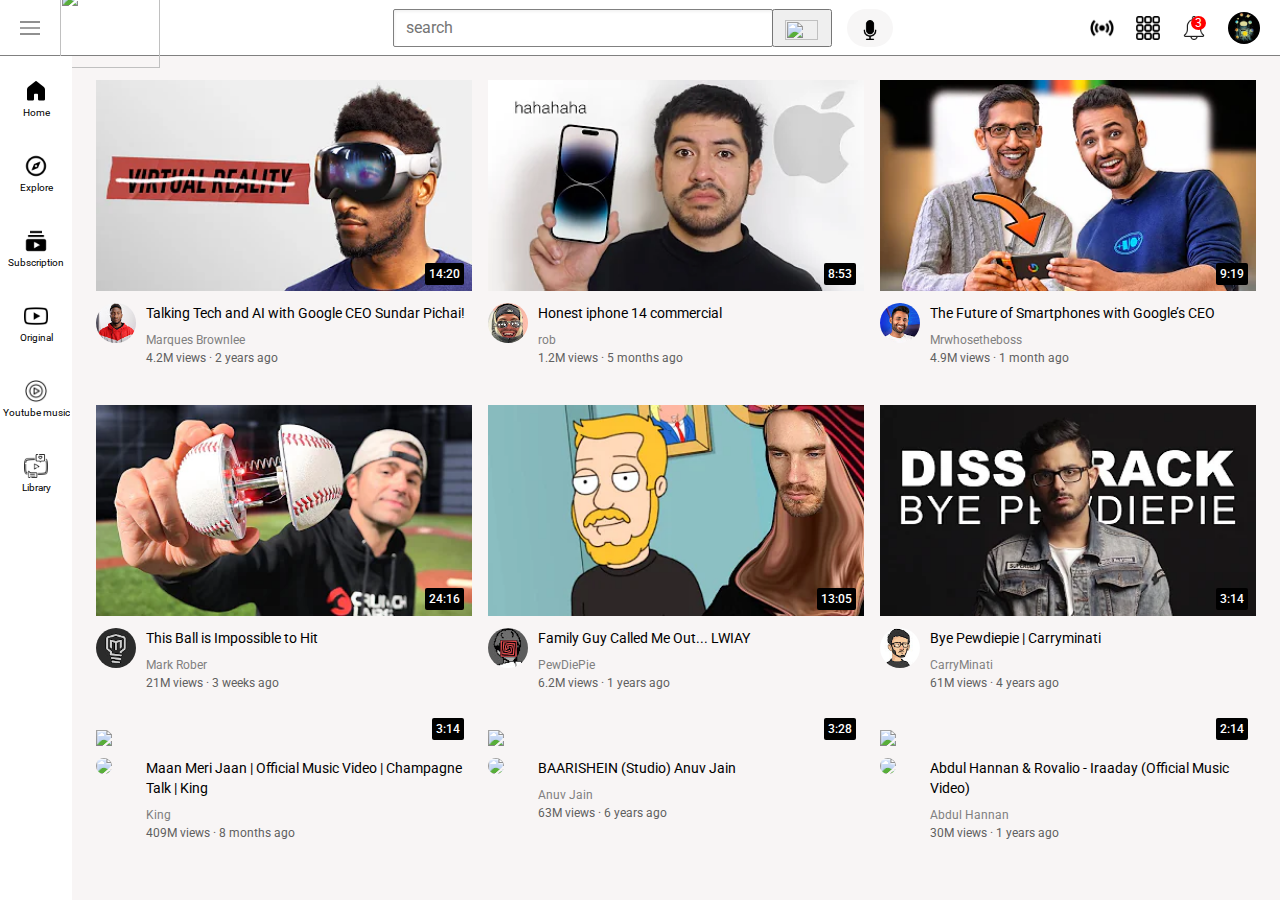
==== index.html @ 76beedf7 "Update index.html" ====
<!DOCTYPE html>
<html>
    <head>
        <link href="<link rel="preconnect" href="https://fonts.googleapis.com">
        <link rel="preconnect" href="https://fonts.gstatic.com" crossorigin>
        <link href="https://fonts.googleapis.com/css2?family=Roboto:wght@400;500;700&display=swap" rel="stylesheet">
        <title>
            youtube.com
        </title>
        <link rel="stylesheet" href="styles/general.css">
        <link rel="stylesheet" href="styles/header.css">
        <link rel="stylesheet" href="styles/video.css">
        <link rel="stylesheet" href="styles/sidebar.css">
    </head>
    <body>
        <div class="header">
            <div class="left-section">
                <img class="hamburger-menu" src="icon/icons8-hamburger-menu-50.png">
                <img class="youtube-logo" src="/icon/8gzcr6RpGStvZFA2qRt4v6.jpeg">
            </div>
            <div class="middle-section">
                <input class="search-bar" type="text" placeholder="search">

                <button class="search-button">
                    <img class="search-button2" src="icon/new-seach-logo.png">
                    <div class="tooltip">search</div>
                </button>
                <button class="voice-button">
                    <img class="voice-button2" src="icon/microphone.png">
                    <div class="tooltip">Voice</div>
                </button>
            </div>
            <div class="right-section">
                <div class="upload-icon-container">
                    <img class="upload-icon" src="icon/icons8-youtube-live-50.png">
                    <div class="tooltip">upload</div>
                </div>
                <div class="apps-icon-container">
                    <img class="youtube-apps-icon" src="icon/nine-thumbnail-squares-button.png">
                    <div class="tooltip">youtube apps</div>
                </div>
                <div class="notification-icon-container">
                        <div class="notification-icon-container2">
                            <img class="notification-icon" src="icon/bell.png">
                            <div class="tooltip">notification</div>
                        </div>
                    <div class="notifications-count">
                        3
                    </div>
                </div>
                <div class="current-user-picture-container">
                    <img class="current-user-picture" src="channals-pictures/icon.jpeg">
                    <div class="tooltip">user profile</div>
                </div>
            </div>
        </div>

        <div class="sidebar">
            <div class="sidebar-link">
                <img src="icon/icons8-home-48.png">
                <div>Home</div>
            </div> 
            <div class="sidebar-link">
                <img src="icon/compass.png">
                <div>Explore</div>
            </div>
            <div class="sidebar-link">
                <img src="icon/youtube_subscription_icon_136007.png">
                <div>Subscription</div>
            </div>
            <div class="sidebar-link">
                <img src="icon/youtube2.png">
                <div>Original</div>
            </div>
            <div class="sidebar-link">
                <img src="icon/icons8-youtube-music-50.png">
                <div>Youtube music</div>
            </div>
            <div class="sidebar-link">
                <img src="icon/youtube (1).png">
                <div>Library</div>
            </div>
        </div>
        
        <div class="video-grid">
            <div class="video-preview">
                <div class="thumbnail-row">
                    <a href="https://youtu.be/kvN5_GXlg2Y"><img class="thumbnail" src="thumbnails/hq720.webp"></a>
                    <div class="video-time">
                        14:20
                    </div>
                </div>
                <div class="video-info-grid">
                    <div class="channal-picture">
                        <a href="https://www.youtube.com/@mkbhd"><img class="profile-picture" src="channals-pictures/MKBHD.jpeg"></a>
                    </div>
                    <div class="video-info">
                        <p class="video-title">
                            Talking Tech and AI with Google CEO Sundar Pichai!
                        </p>
                
                        <p class="video-author">
                            <a class="link-color" href="https://www.youtube.com/@mkbhd">
                            Marques Brownlee
                            </a>
                        </p>
                
                        <p class="video-stats">
                            4.2M views &middot; 2 years ago
                        </p>
                    </div>
                </div>
            </div>
    
            <div class="video-preview">
                <div class="thumbnail-row">
                    <a href="https://youtu.be/uxqnWOeu-2g"><img class="thumbnail" src="thumbnails/hq7202.webp"></a>
                    <div class="video-time">
                        8:53
                    </div>
                </div>
                <div class="video-info-grid">
                    <div class="channal-picture">
                        <a href="https://www.youtube.com/@r0b"><img class="profile-picture" src="channals-pictures/channels4_profile.jpeg"></a>
                    </div>
                    <div class="video-info">
                        <p class="video-title">
                            Honest iphone 14 commercial
                        </p>
                
                        <p class="video-author">
                            <a class="link-color" href="https://www.youtube.com/@r0b">
                            rob
                            </a>
                        </p>
                
                        <p class="video-stats">
                            1.2M views &middot; 5 months ago
                        </p>
                    </div>
                </div>
            </div>
    
            <div class="video-preview">
                <div class="thumbnail-row">
                    <a href="https://youtu.be/2eK9TtRwKFY"><img class="thumbnail" src="thumbnails/hq7203.webp"></a>
                    <div class="video-time">
                        9:19
                    </div>
                </div>
                <div class="video-info-grid">
                    <div class="channal-picture">
                        <a href="https://www.youtube.com/@Mrwhosetheboss"><img class="profile-picture" src="channals-pictures/mrwhooestheboss.jpeg"></a>
                    </div>
                    <div class="video-info">
                        <p class="video-title">
                            The Future of Smartphones with Google’s CEO
                        </p>
                
                        <p class="video-author">
                            <a class="link-color" href="https://www.youtube.com/@Mrwhosetheboss">
                            Mrwhosetheboss
                            </a>
                        </p>
                
                        <p class="video-stats">
                            4.9M views &middot; 1 month ago
                        </p>
                    </div>
                </div>
            </div>
    
            <div class="video-preview">
                <div class="thumbnail-row">
                    <a href="https://youtu.be/T9xsTO6ujqM"><img class="thumbnail" src="thumbnails/hq7204.webp"></a>
                    <div class="video-time">
                        24:16
                    </div>
                </div>
                <div class="video-info-grid">
                    <div class="channal-picture">
                        <a href="https://www.youtube.com/@MarkRober"><img class="profile-picture" src="channals-pictures/markrover.jpeg"></a>
                    </div>
                    <div class="video-info">
                        <p class="video-title">
                            This Ball is Impossible to Hit
                        </p>
                
                        <p class="video-author">
                            <a class="link-color" href="https://www.youtube.com/@MarkRober">
                            Mark Rober
                            </a>
                        </p>
                
                        <p class="video-stats">
                            21M views &middot; 3 weeks ago
                        </p>
                    </div>
                </div>
            </div>
    
            <div class="video-preview">
                <div class="thumbnail-row">
                    <a href="https://youtu.be/bWHmYGw7qAc"><img class="thumbnail" src="thumbnails/hq7205.webp"></a>
                    <div class="video-time">
                        13:05
                    </div>
                </div>
                <div class="video-info-grid">
                    <div class="channal-picture">
                        <a href="https://www.youtube.com/@PewDiePie"><img class="profile-picture" src="channals-pictures/pewdipie.jpeg"></a>
                    </div>
                    <div class="video-info">
                        <p class="video-title">
                            Family Guy Called Me Out... LWIAY 
                        </p>
                
                        <p class="video-author">
                            <a class="link-color" href="https://www.youtube.com/@PewDiePie">
                            PewDiePie
                            </a>
                        </p>
                
                        <p class="video-stats">
                            6.2M views &middot; 1 years ago
                        </p>
                    </div>
                </div>
            </div>
    
            <div class="video-preview">
                <div class="thumbnail-row">
                    <a href="https://youtu.be/2QBsDH72MoM"><img class="thumbnail" src="thumbnails/hq7206.webp"></a>
                    <div class="video-time">
                        3:14
                    </div>
                </div>
                <div class="video-info-grid">
                    <div class="channal-picture">
                        <a href="https://www.youtube.com/@CarryMinati"><img class="profile-picture" src="channals-pictures/carryminati.jpeg"></a>
                    </div>
                    <div class="video-info">

                        <p class="video-title">
                            Bye Pewdiepie | Carryminati
                        </p>
                
                        <p class="video-author">
                            <a class="link-color" href="https://www.youtube.com/@CarryMinati">
                            CarryMinati
                            </a>
                        </p>
                
                        <p class="video-stats">
                            61M views &middot; 4 years ago
                        </p>
                    </div>
                </div>
            </div>

            <div class="video-preview">
                <div class="thumbnail-row">
                    <a href="https://youtu.be/VuG7ge_8I2Y"><img class="thumbnail" src="thumbnails/man-meri-jaan.webp"></a>
                    <div class="video-time">
                        3:14
                    </div>
                </div>
                <div class="video-info-grid">
                    <div class="channal-picture">
                        <a href="https://www.youtube.com/@King"><img class="profile-picture" src="channals-pictures/king.jpeg"></a>
                    </div>
                    <div class="video-info">
                        <p class="video-title">
                            Maan Meri Jaan | Official Music Video | Champagne Talk | King
                        </p>
                
                        <p class="video-author">
                            <a class="link-color" href="https://www.youtube.com/@King">
                            King
                            </a>
                        </p>
                
                        <p class="video-stats">
                            409M views &middot; 8 months ago
                        </p>
                    </div>
                </div>
            </div>

            <div class="video-preview">
                <div class="thumbnail-row">
                    <a href="https://youtu.be/PJWemSzExXs"><img class="thumbnail" src="thumbnails/bareshee.webp"></a>
                    <div class="video-time">
                        3:28
                    </div>
                </div>
                <div class="video-info-grid">
                    <div class="channal-picture">
                        <a href="https://www.youtube.com/channel/UCafUh796DToiY2U3s7X_WTw"><img class="profile-picture" src="channals-pictures/anuv jain.jpeg"></a>
                    </div>
                    <div class="video-info">
                        <p class="video-title">
                            BAARISHEIN (Studio) Anuv Jain
                        </p>
                
                        <p class="video-author">
                            <a class="link-color" href="https://www.youtube.com/channel/UCafUh796DToiY2U3s7X_WTw">
                            Anuv Jain
                            </a>
                        </p>
                
                        <p class="video-stats">
                            63M views &middot; 6 years ago
                        </p>
                    </div>
                </div>
            </div>

            <div class="video-preview">
                <div class="thumbnail-row">
                    <a href="https://youtu.be/Qwm6BSGrOq0"><img class="thumbnail" src="thumbnails/iradee.webp"></a>
                    <div class="video-time">
                        2:14
                    </div>
                </div>
                <div class="video-info-grid">
                    <div class="channal-picture">
                        <a href="https://www.youtube.com/@AbdulHannanmusic"><img class="profile-picture" src="channals-pictures/abdul-hannan.jpeg"></a>
                    </div>
                    <div class="video-info">
                        <p class="video-title">
                            Abdul Hannan & Rovalio - Iraaday (Official Music Video)
                        </p>
                
                        <p class="video-author">
                            <a class="link-color" href="https://www.youtube.com/@AbdulHannanmusic">
                            Abdul Hannan
                            </a>
                        </p>
                
                        <p class="video-stats">
                            30M views &middot; 1 years ago
                        </p>
                    </div>
                </div>
            </div>
        </div>
    </body>
</html>
---- styles/general.css ----
p {
    font-family: Roboto, Arial;
    margin-top: 0;
    margin-bottom: 0;
}

body {
    margin: 0px;
    padding-top: 80px;
    padding-left: 96px;
    padding-right: 24px;
    background-color: rgb(248, 245, 245);
}
---- styles/header.css ----
.header {
    height: 55px;
    display: flex;
    flex-direction: row;
    justify-content: space-between;
    position: fixed;
    top: 0px;
    left: 0px;
    right: 0px;
    background-color: white;
    border-bottom-width: 1px;
    border-bottom-style: solid;
    border-bottom-color: grey;
    z-index: 100;
}

.hamburger-menu {
    height: 20px;
    margin-left: 20px;
    margin-right: 20px;
}

.youtube-logo {
    height: 80px;
    width: 100px;
}
.left-section {
    display: flex;
    align-items: center;
}

.search-bar {
    flex: 1;
    height: 34px;
    font-size: 16px;
    border-width: 1px;
    border-color: grey;
    border-style: solid;
    border-radius: 2px;
    box-shadow: inset 1px 2px 3px rgba(0, 0, 0, 0.05);
    width: 0;
}

.search-bar::placeholder {
    font-family: Roboto, Arial, Helvetica, sans-serif;
    padding-left: 10px;

}

.search-button {
    height: 38px;
    width: 60px;
    margin-left: -1px;
    position: relative;
}

.search-button2 {
    height: 20px;
    width: 33px;
    margin-top: 4px;
}

.search-button .tooltip,
.voice-button .tooltip,
.upload-icon-container .tooltip,
.apps-icon-container .tooltip,
.notification-icon-container2 .tooltip,
.current-user-picture-container .tooltip{
    position: absolute;
    background-color: gray;
    color: white;
    padding-top: 4px;
    padding-bottom: 4px;
    padding-left: 8px;
    padding-right: 8px;
    bottom: -30px;
    border-radius: 3px;
    font-size: 12px;
    bottom: -25px;
    left: 0px;
    opacity: 0;
    transition: opacity 0.15s;
    pointer-events: none;
    white-space: nowrap;
}

.search-button:hover .tooltip,
.voice-button:hover .tooltip,
.upload-icon-container:hover .tooltip,
.apps-icon-container:hover .tooltip,
.notification-icon-container2:hover .tooltip,
.current-user-picture-container:hover .tooltip{
    opacity: 1;
}

.search-button, 
.voice-button,
.upload-icon-container,
.apps-icon-container,
.notification-icon-container2,
.current-user-picture-container{
    position: relative;
    display: flex;
    justify-content: center;
    align-items: center;
}

.voice-button {
    height: 38px;
    width: 46px;
    background-color: rgb(247, 246, 246);
    border-radius: 19px;
    border: 0px;
    margin-left: 15px;
}

.voice-button2 {
    height: 20px;
    width: 20px;
    background-color: rgb(247, 246, 246);
    margin-top: 4px;
}

.middle-section {
    display: flex;
    flex: 1;
    margin-left: 70px;
    margin-right: 35px;
    max-width: 500px;
    align-items: center;
}

.upload-icon {
    height: 24px;
}

.youtube-apps-icon {
    height: 24px;
}

.notification-icon {
    height: 24px;
}

.notification-icon-container {
    position: relative;
}

.notifications-count {
    position: absolute;
    top: 0px;
    right: 0px;
    background-color: red ;
    color: white;
    font-family: roboto, arial;
    font-size: 12px;
    padding-left: 4px;
    padding-right: 4px;
    border-radius: 50%;
}

.current-user-picture {
    height: 32px;
    border-radius: 16px;
}

.right-section {
    width: 170px;
    display: flex;
    align-items: center;
    justify-content: space-between;
    margin-right: 20px;
    flex-shrink: 0;
    position: relative;
}
---- styles/video.css ----
.thumbnail {
    width: 100%;
}

.video-title {
    margin-top: 0px;
    margin-bottom: 0px;
    font-size: 14px;
    font-style: 700;
    line-height: 20px;
    margin-bottom: 10px;
}

.video-author, .video-stats {
    display: block;
    font-size: 12px;
    color: rgb(96, 96, 96);
}

.video-author {
    margin-bottom: 4px;
    color: grey;
}

.video-info-grid {
    display: grid;
    grid-template-columns: 50px 1fr;
}

.profile-picture {
    width: 40px;
    border-radius: 50px;
}

.thumbnail-row {
    margin-bottom: 8px;
    position: relative;
}

.video-grid {
    display: grid;
    grid-template-columns: 1fr 1fr 1fr;
    column-gap: 16px;
    row-gap: 40px;
}

.video-time {
    background-color: black;
    color: white;
    position: absolute;
    bottom: 10px;
    right: 8px;
    font-family: roboto, arial;
    font-size: 12px;
    font-weight: 500;
    padding-top: 4px;
    padding-bottom: 4px;
    padding-left: 4px;
    padding-right: 4px;
    border-radius: 2px;
}

.link-color {
    color: grey;
    text-decoration: none;
}
---- styles/sidebar.css ----
.sidebar {
    position: fixed;
    left: 0px;
    bottom: 0px;
    top: 56px;
    background-color: white;
    width: 72px;
    z-index: 101;
    padding-top: 5px;
}

.sidebar-link {
    background-color: white;
    height: 74px;
    margin-bottom: 1px;
    display: flex;
    justify-content: center;
    align-items: center;
    flex-direction: column;
    cursor: pointer;
}

.sidebar-link:hover {
    background-color: lightgray;
}

.sidebar-link img {
    height: 24px;
    margin-bottom: 4px;
}

.sidebar-link div {
    font-family: Roboto, Arial;
    font-size: 10px;
}
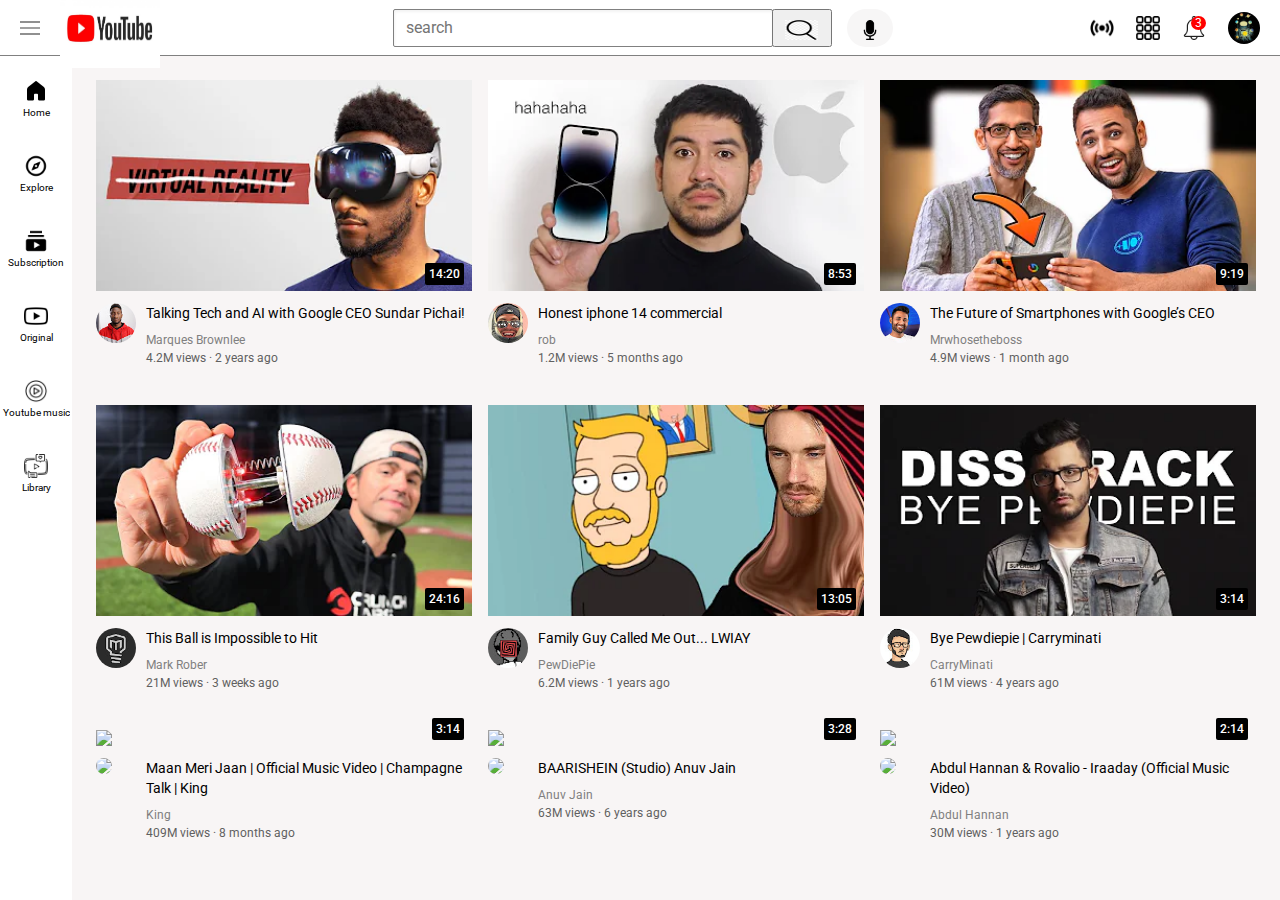
==== commit 31ed554c: "Update index.html" ====
--- a/index.html
+++ b/index.html
@@ -16,7 +16,7 @@
         <div class="header">
             <div class="left-section">
                 <img class="hamburger-menu" src="icon/icons8-hamburger-menu-50.png">
-                <img class="youtube-logo" src="/icon/8gzcr6RpGStvZFA2qRt4v6.jpeg">
+                <img class="youtube-logo" src="icon/8gzcr6RpGStvZFA2qRt4v6.jpeg">
             </div>
             <div class="middle-section">
                 <input class="search-bar" type="text" placeholder="search">
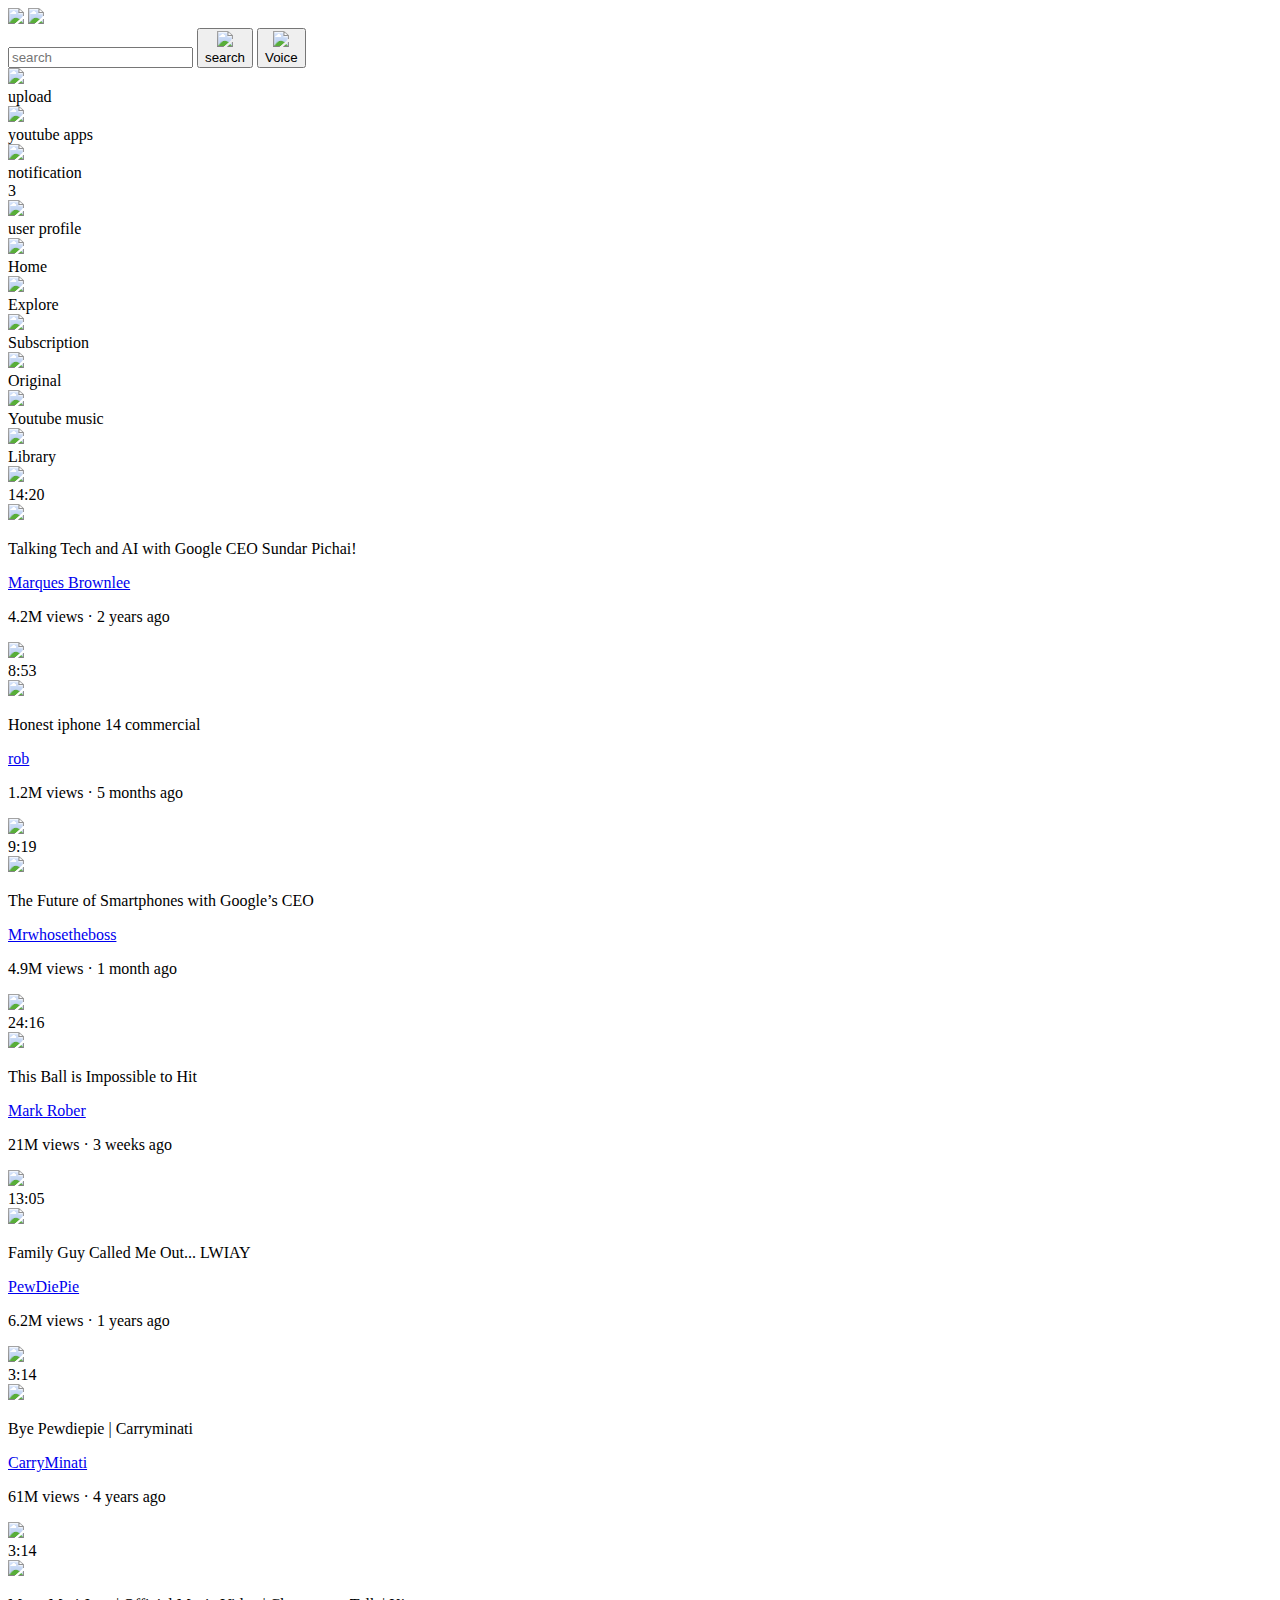
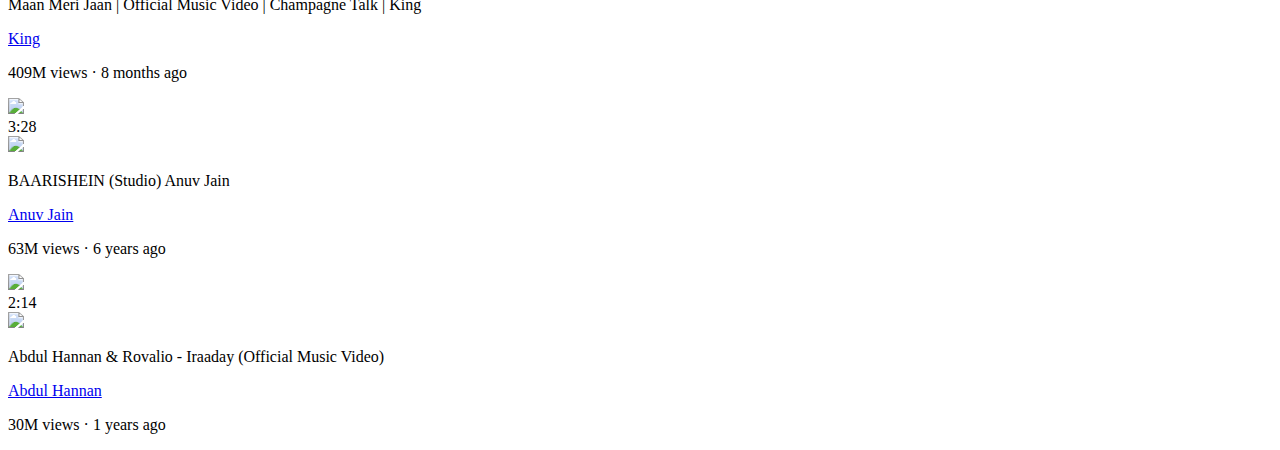
==== commit f1b93c9a: "Add files via upload" ====
--- a/index.html
+++ b/index.html
@@ -85,7 +85,7 @@
         <div class="video-grid">
             <div class="video-preview">
                 <div class="thumbnail-row">
-                    <a href="https://youtu.be/kvN5_GXlg2Y"><img class="thumbnail" src="thumbnails/hq720.webp"></a>
+                    <a href="https://youtu.be/kvN5_GXlg2Y"><img class="thumbnail" src="/thumbnails/hq720.webp"></a>
                     <div class="video-time">
                         14:20
                     </div>
@@ -114,7 +114,7 @@
     
             <div class="video-preview">
                 <div class="thumbnail-row">
-                    <a href="https://youtu.be/uxqnWOeu-2g"><img class="thumbnail" src="thumbnails/hq7202.webp"></a>
+                    <a href="https://youtu.be/uxqnWOeu-2g"><img class="thumbnail" src="/thumbnails/hq7202.webp"></a>
                     <div class="video-time">
                         8:53
                     </div>
@@ -143,7 +143,7 @@
     
             <div class="video-preview">
                 <div class="thumbnail-row">
-                    <a href="https://youtu.be/2eK9TtRwKFY"><img class="thumbnail" src="thumbnails/hq7203.webp"></a>
+                    <a href="https://youtu.be/2eK9TtRwKFY"><img class="thumbnail" src="/thumbnails/hq7203.webp"></a>
                     <div class="video-time">
                         9:19
                     </div>
@@ -172,7 +172,7 @@
     
             <div class="video-preview">
                 <div class="thumbnail-row">
-                    <a href="https://youtu.be/T9xsTO6ujqM"><img class="thumbnail" src="thumbnails/hq7204.webp"></a>
+                    <a href="https://youtu.be/T9xsTO6ujqM"><img class="thumbnail" src="/thumbnails/hq7204.webp"></a>
                     <div class="video-time">
                         24:16
                     </div>
@@ -201,7 +201,7 @@
     
             <div class="video-preview">
                 <div class="thumbnail-row">
-                    <a href="https://youtu.be/bWHmYGw7qAc"><img class="thumbnail" src="thumbnails/hq7205.webp"></a>
+                    <a href="https://youtu.be/bWHmYGw7qAc"><img class="thumbnail" src="/thumbnails/hq7205.webp"></a>
                     <div class="video-time">
                         13:05
                     </div>
@@ -230,7 +230,7 @@
     
             <div class="video-preview">
                 <div class="thumbnail-row">
-                    <a href="https://youtu.be/2QBsDH72MoM"><img class="thumbnail" src="thumbnails/hq7206.webp"></a>
+                    <a href="https://youtu.be/2QBsDH72MoM"><img class="thumbnail" src="/thumbnails/hq7206.webp"></a>
                     <div class="video-time">
                         3:14
                     </div>
@@ -260,7 +260,7 @@
 
             <div class="video-preview">
                 <div class="thumbnail-row">
-                    <a href="https://youtu.be/VuG7ge_8I2Y"><img class="thumbnail" src="thumbnails/man-meri-jaan.webp"></a>
+                    <a href="https://youtu.be/VuG7ge_8I2Y"><img class="thumbnail" src="/thumbnails/man-meri-jaan.webp"></a>
                     <div class="video-time">
                         3:14
                     </div>
@@ -289,7 +289,7 @@
 
             <div class="video-preview">
                 <div class="thumbnail-row">
-                    <a href="https://youtu.be/PJWemSzExXs"><img class="thumbnail" src="thumbnails/bareshee.webp"></a>
+                    <a href="https://youtu.be/PJWemSzExXs"><img class="thumbnail" src="/thumbnails/bareshee.webp"></a>
                     <div class="video-time">
                         3:28
                     </div>
@@ -318,7 +318,7 @@
 
             <div class="video-preview">
                 <div class="thumbnail-row">
-                    <a href="https://youtu.be/Qwm6BSGrOq0"><img class="thumbnail" src="thumbnails/iradee.webp"></a>
+                    <a href="https://youtu.be/Qwm6BSGrOq0"><img class="thumbnail" src="/thumbnails/iradee.webp"></a>
                     <div class="video-time">
                         2:14
                     </div>
@@ -346,4 +346,4 @@
             </div>
         </div>
     </body>
-</html>
+</html>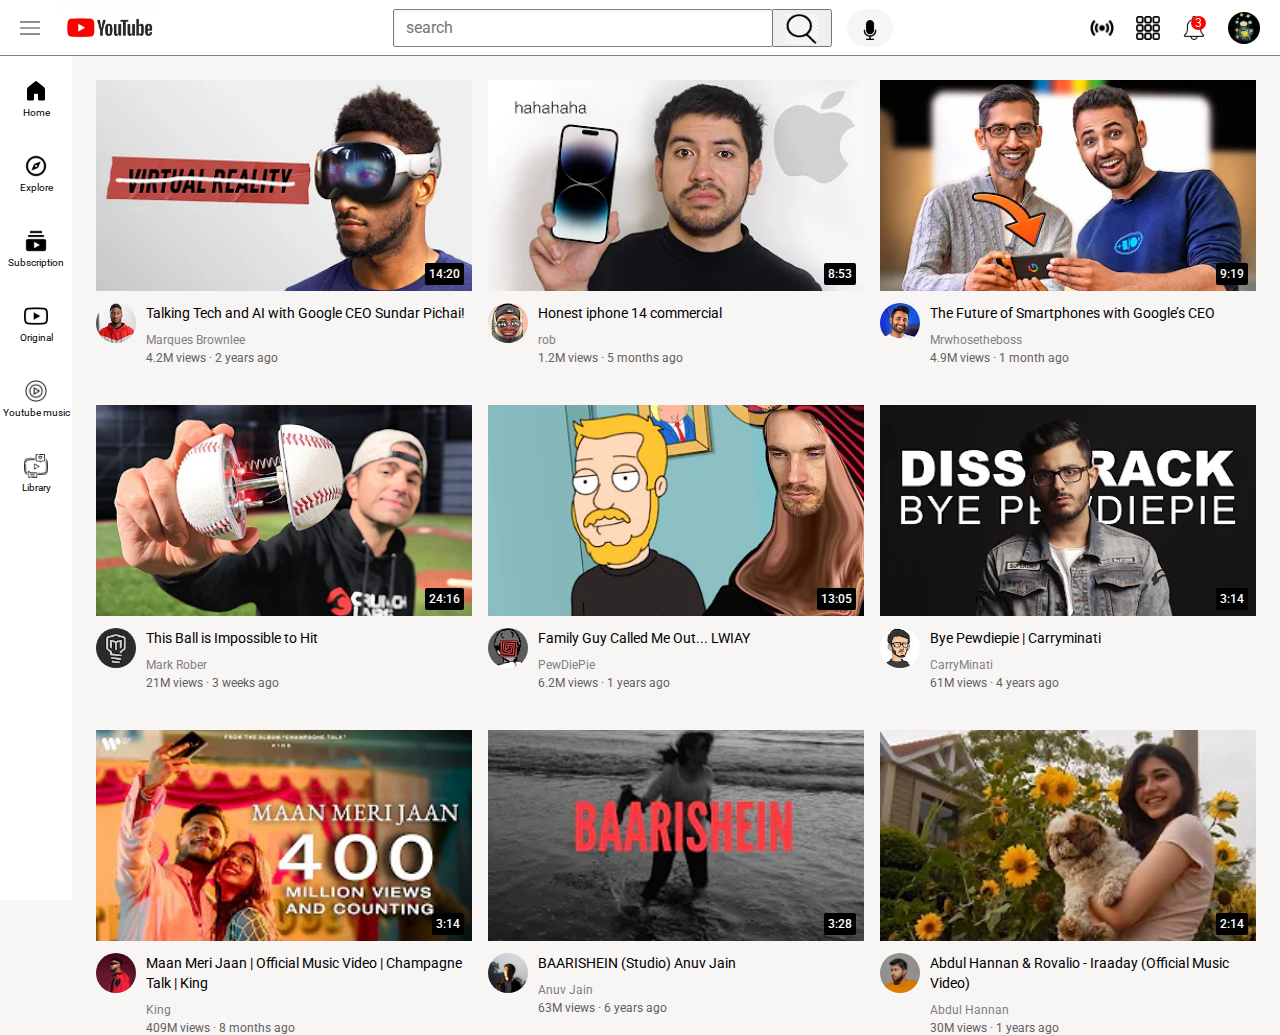
==== commit 3ca24584: "Update index.html" ====
--- a/index.html
+++ b/index.html
@@ -85,7 +85,7 @@
         <div class="video-grid">
             <div class="video-preview">
                 <div class="thumbnail-row">
-                    <a href="https://youtu.be/kvN5_GXlg2Y"><img class="thumbnail" src="/thumbnails/hq720.webp"></a>
+                    <a href="https://youtu.be/kvN5_GXlg2Y"><img class="thumbnail" src="thumbnails/hq720.webp"></a>
                     <div class="video-time">
                         14:20
                     </div>
@@ -114,7 +114,7 @@
     
             <div class="video-preview">
                 <div class="thumbnail-row">
-                    <a href="https://youtu.be/uxqnWOeu-2g"><img class="thumbnail" src="/thumbnails/hq7202.webp"></a>
+                    <a href="https://youtu.be/uxqnWOeu-2g"><img class="thumbnail" src="thumbnails/hq7202.webp"></a>
                     <div class="video-time">
                         8:53
                     </div>
@@ -143,7 +143,7 @@
     
             <div class="video-preview">
                 <div class="thumbnail-row">
-                    <a href="https://youtu.be/2eK9TtRwKFY"><img class="thumbnail" src="/thumbnails/hq7203.webp"></a>
+                    <a href="https://youtu.be/2eK9TtRwKFY"><img class="thumbnail" src="thumbnails/hq7203.webp"></a>
                     <div class="video-time">
                         9:19
                     </div>
@@ -172,7 +172,7 @@
     
             <div class="video-preview">
                 <div class="thumbnail-row">
-                    <a href="https://youtu.be/T9xsTO6ujqM"><img class="thumbnail" src="/thumbnails/hq7204.webp"></a>
+                    <a href="https://youtu.be/T9xsTO6ujqM"><img class="thumbnail" src="thumbnails/hq7204.webp"></a>
                     <div class="video-time">
                         24:16
                     </div>
@@ -201,7 +201,7 @@
     
             <div class="video-preview">
                 <div class="thumbnail-row">
-                    <a href="https://youtu.be/bWHmYGw7qAc"><img class="thumbnail" src="/thumbnails/hq7205.webp"></a>
+                    <a href="https://youtu.be/bWHmYGw7qAc"><img class="thumbnail" src="thumbnails/hq7205.webp"></a>
                     <div class="video-time">
                         13:05
                     </div>
@@ -230,7 +230,7 @@
     
             <div class="video-preview">
                 <div class="thumbnail-row">
-                    <a href="https://youtu.be/2QBsDH72MoM"><img class="thumbnail" src="/thumbnails/hq7206.webp"></a>
+                    <a href="https://youtu.be/2QBsDH72MoM"><img class="thumbnail" src="thumbnails/hq7206.webp"></a>
                     <div class="video-time">
                         3:14
                     </div>
@@ -260,7 +260,7 @@
 
             <div class="video-preview">
                 <div class="thumbnail-row">
-                    <a href="https://youtu.be/VuG7ge_8I2Y"><img class="thumbnail" src="/thumbnails/man-meri-jaan.webp"></a>
+                    <a href="https://youtu.be/VuG7ge_8I2Y"><img class="thumbnail" src="thumbnails/man-meri-jaan.webp"></a>
                     <div class="video-time">
                         3:14
                     </div>
@@ -289,7 +289,7 @@
 
             <div class="video-preview">
                 <div class="thumbnail-row">
-                    <a href="https://youtu.be/PJWemSzExXs"><img class="thumbnail" src="/thumbnails/bareshee.webp"></a>
+                    <a href="https://youtu.be/PJWemSzExXs"><img class="thumbnail" src="thumbnails/bareshee.webp"></a>
                     <div class="video-time">
                         3:28
                     </div>
@@ -318,7 +318,7 @@
 
             <div class="video-preview">
                 <div class="thumbnail-row">
-                    <a href="https://youtu.be/Qwm6BSGrOq0"><img class="thumbnail" src="/thumbnails/iradee.webp"></a>
+                    <a href="https://youtu.be/Qwm6BSGrOq0"><img class="thumbnail" src="thumbnails/iradee.webp"></a>
                     <div class="video-time">
                         2:14
                     </div>
@@ -346,4 +346,4 @@
             </div>
         </div>
     </body>
-</html>+</html>
--- a/styles/general.css
+++ b/styles/general.css
@@ -0,0 +1,13 @@
+p {
+    font-family: Roboto, Arial;
+    margin-top: 0;
+    margin-bottom: 0;
+}
+
+body {
+    margin: 0px;
+    padding-top: 80px;
+    padding-left: 96px;
+    padding-right: 24px;
+    background-color: rgb(248, 245, 245);
+}--- a/styles/header.css
+++ b/styles/header.css
@@ -0,0 +1,176 @@
+.header {
+    height: 55px;
+    display: flex;
+    flex-direction: row;
+    justify-content: space-between;
+    position: fixed;
+    top: 0px;
+    left: 0px;
+    right: 0px;
+    background-color: white;
+    border-bottom-width: 1px;
+    border-bottom-style: solid;
+    border-bottom-color: grey;
+    z-index: 100;
+}
+
+.hamburger-menu {
+    height: 20px;
+    margin-left: 20px;
+    margin-right: 20px;
+}
+
+.youtube-logo {
+    height: 55px;
+    width: 100px;
+}
+.left-section {
+    display: flex;
+    align-items: center;
+}
+
+.search-bar {
+    flex: 1;
+    height: 34px;
+    font-size: 16px;
+    border-width: 1px;
+    border-color: grey;
+    border-style: solid;
+    border-radius: 2px;
+    box-shadow: inset 1px 2px 3px rgba(0, 0, 0, 0.05);
+    width: 0;
+}
+
+.search-bar::placeholder {
+    font-family: Roboto, Arial, Helvetica, sans-serif;
+    padding-left: 10px;
+
+}
+
+.search-button {
+    height: 38px;
+    width: 60px;
+    margin-left: -1px;
+    position: relative;
+}
+
+.search-button2 {
+    height: 30px;
+    width: 33px;
+    margin-top: 2px;
+    background-color: grey;
+}
+
+.search-button .tooltip,
+.voice-button .tooltip,
+.upload-icon-container .tooltip,
+.apps-icon-container .tooltip,
+.notification-icon-container2 .tooltip,
+.current-user-picture-container .tooltip{
+    position: absolute;
+    background-color: gray;
+    color: white;
+    padding-top: 4px;
+    padding-bottom: 4px;
+    padding-left: 8px;
+    padding-right: 8px;
+    bottom: -30px;
+    border-radius: 3px;
+    font-size: 12px;
+    bottom: -25px;
+    left: 0px;
+    opacity: 0;
+    transition: opacity 0.15s;
+    pointer-events: none;
+    white-space: nowrap;
+}
+
+.search-button:hover .tooltip,
+.voice-button:hover .tooltip,
+.upload-icon-container:hover .tooltip,
+.apps-icon-container:hover .tooltip,
+.notification-icon-container2:hover .tooltip,
+.current-user-picture-container:hover .tooltip{
+    opacity: 1;
+}
+
+.search-button, 
+.voice-button,
+.upload-icon-container,
+.apps-icon-container,
+.notification-icon-container2,
+.current-user-picture-container{
+    position: relative;
+    display: flex;
+    justify-content: center;
+    align-items: center;
+}
+
+.voice-button {
+    height: 38px;
+    width: 46px;
+    background-color: rgb(247, 246, 246);
+    border-radius: 19px;
+    border: 0px;
+    margin-left: 15px;
+}
+
+.voice-button2 {
+    height: 20px;
+    width: 20px;
+    background-color: rgb(247, 246, 246);
+    margin-top: 4px;
+}
+
+.middle-section {
+    display: flex;
+    flex: 1;
+    margin-left: 70px;
+    margin-right: 35px;
+    max-width: 500px;
+    align-items: center;
+}
+
+.upload-icon {
+    height: 24px;
+}
+
+.youtube-apps-icon {
+    height: 24px;
+}
+
+.notification-icon {
+    height: 24px;
+}
+
+.notification-icon-container {
+    position: relative;
+}
+
+.notifications-count {
+    position: absolute;
+    top: 0px;
+    right: 0px;
+    background-color: red ;
+    color: white;
+    font-family: roboto, arial;
+    font-size: 12px;
+    padding-left: 4px;
+    padding-right: 4px;
+    border-radius: 50%;
+}
+
+.current-user-picture {
+    height: 32px;
+    border-radius: 16px;
+}
+
+.right-section {
+    width: 170px;
+    display: flex;
+    align-items: center;
+    justify-content: space-between;
+    margin-right: 20px;
+    flex-shrink: 0;
+    position: relative;
+}
--- a/styles/video.css
+++ b/styles/video.css
@@ -0,0 +1,68 @@
+
+
+.thumbnail {
+    width: 100%;
+}
+
+.video-title {
+    margin-top: 0px;
+    margin-bottom: 0px;
+    font-size: 14px;
+    font-style: 700;
+    line-height: 20px;
+    margin-bottom: 10px;
+}
+
+.video-author, .video-stats {
+    display: block;
+    font-size: 12px;
+    color: rgb(96, 96, 96);
+}
+
+.video-author {
+    margin-bottom: 4px;
+    color: grey;
+}
+
+.video-info-grid {
+    display: grid;
+    grid-template-columns: 50px 1fr;
+}
+
+.profile-picture {
+    width: 40px;
+    border-radius: 50px;
+}
+
+.thumbnail-row {
+    margin-bottom: 8px;
+    position: relative;
+}
+
+.video-grid {
+    display: grid;
+    grid-template-columns: 1fr 1fr 1fr;
+    column-gap: 16px;
+    row-gap: 40px;
+}
+
+.video-time {
+    background-color: black;
+    color: white;
+    position: absolute;
+    bottom: 10px;
+    right: 8px;
+    font-family: roboto, arial;
+    font-size: 12px;
+    font-weight: 500;
+    padding-top: 4px;
+    padding-bottom: 4px;
+    padding-left: 4px;
+    padding-right: 4px;
+    border-radius: 2px;
+}
+
+.link-color {
+    color: grey;
+    text-decoration: none;
+}--- a/styles/sidebar.css
+++ b/styles/sidebar.css
@@ -0,0 +1,36 @@
+.sidebar {
+    position: fixed;
+    left: 0px;
+    bottom: 0px;
+    top: 56px;
+    background-color: white;
+    width: 72px;
+    z-index: 101;
+    padding-top: 5px;
+}
+
+.sidebar-link {
+    background-color: white;
+    height: 74px;
+    margin-bottom: 1px;
+    display: flex;
+    justify-content: center;
+    align-items: center;
+    flex-direction: column;
+    cursor: pointer;
+}
+
+.sidebar-link:hover {
+    background-color: lightgray;
+}
+
+.sidebar-link img {
+    height: 24px;
+    margin-bottom: 4px;
+}
+
+.sidebar-link div {
+    font-family: Roboto, Arial;
+    font-size: 10px;
+} 
+
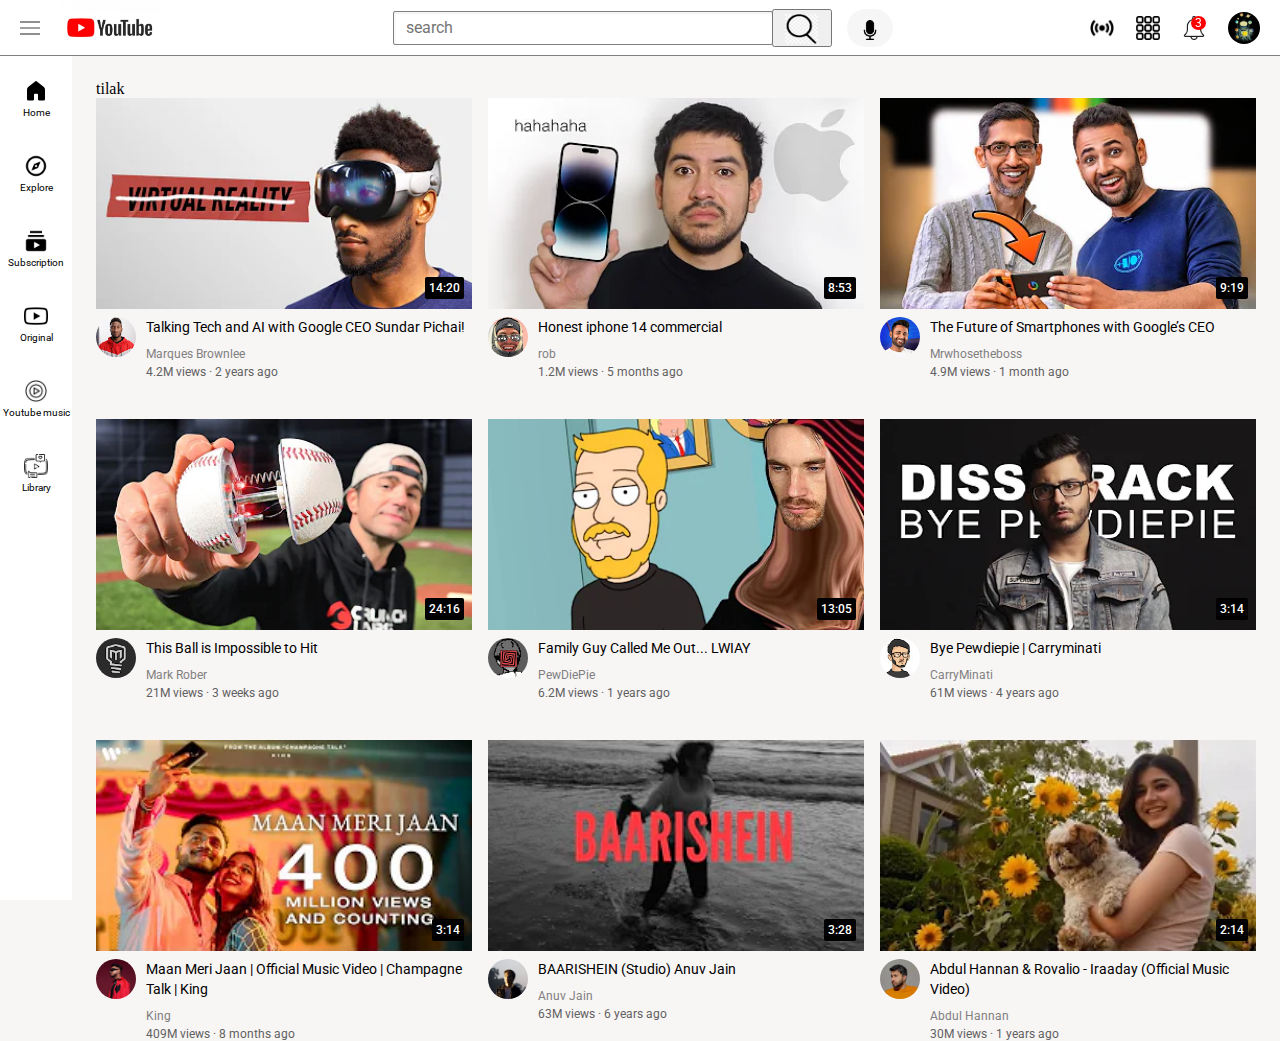
==== commit e085d1fc: "tilak" ====
--- a/index.html
+++ b/index.html
@@ -1,4 +1,4 @@
-<!DOCTYPE html>
+tilak<!DOCTYPE html>
 <html>
     <head>
         <link href="<link rel="preconnect" href="https://fonts.googleapis.com">
